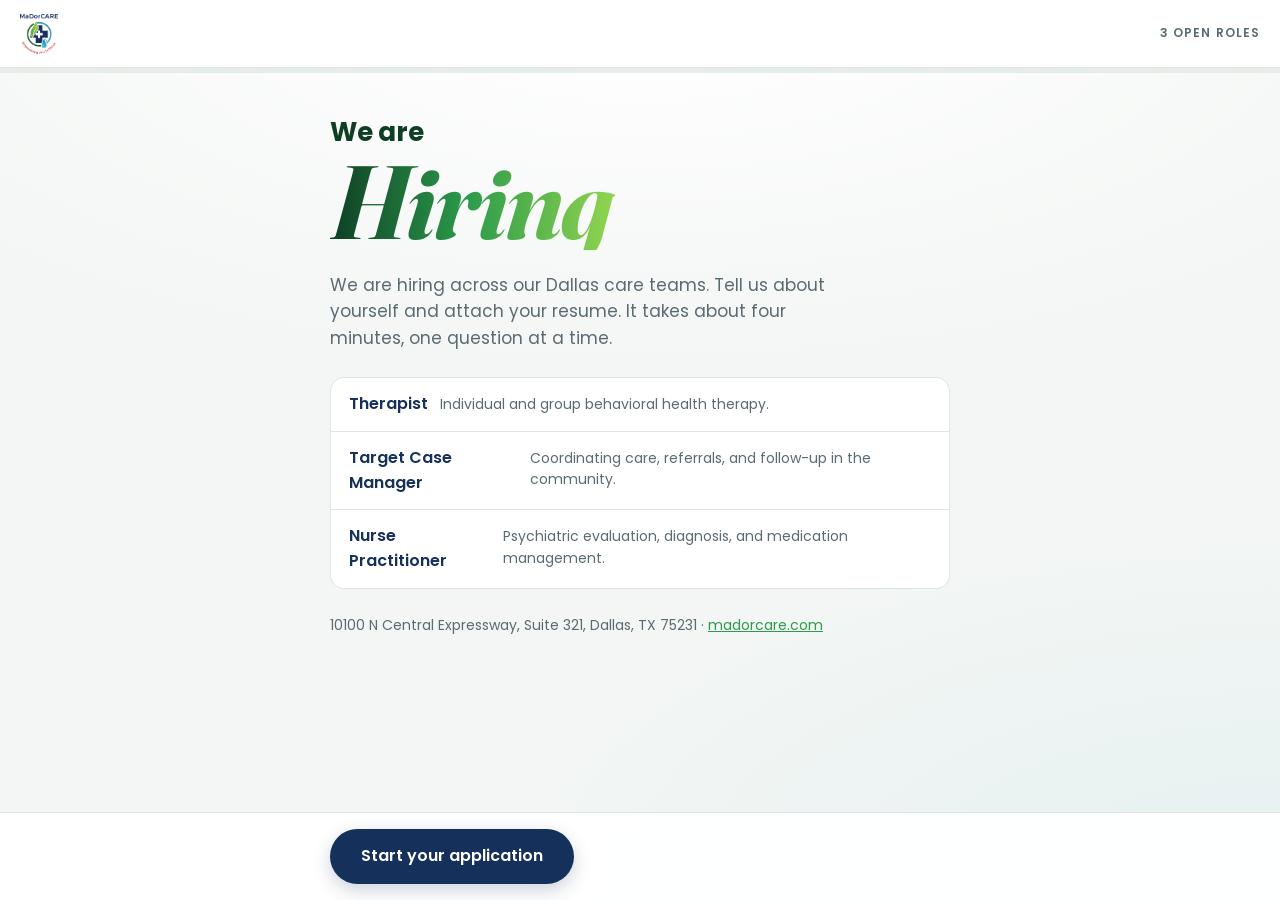
==== index.html @ fbdb3eb1 "MaDorCARE careers form: adaptive one-question funnel, Sheets backend" ====
<!doctype html>
<html lang="en">
<head>
<meta charset="utf-8">
<meta name="viewport" content="width=device-width, initial-scale=1, viewport-fit=cover">
<title>Careers — MaDorCARE</title>
<meta name="description" content="Apply to join the MaDorCARE care team in Dallas. Therapist, Target Case Manager, and Nurse Practitioner roles open now.">
<meta name="robots" content="index, follow">
<meta name="theme-color" content="#16305c">

<meta property="og:type" content="website">
<meta property="og:title" content="We are hiring — MaDorCARE">
<meta property="og:description" content="Therapist, Target Case Manager, and Nurse Practitioner roles open in Dallas. Apply in about four minutes.">
<meta property="og:image" content="assets/flyer-original.png">

<link rel="icon" href="assets/madorcare-logo.png">
<link rel="apple-touch-icon" href="assets/madorcare-logo.png">

<link rel="preconnect" href="https://fonts.googleapis.com">
<link rel="preconnect" href="https://fonts.gstatic.com" crossorigin>
<link href="https://fonts.googleapis.com/css2?family=Fraunces:ital,opsz,wght@1,9..144,600..700&family=Poppins:wght@400;500;600;700&display=swap" rel="stylesheet">

<link rel="stylesheet" href="styles.css">
</head>
<body>

<header class="topbar">
  <img id="brandLogo" class="topbar__logo" src="assets/madorcare-logo.png" alt="MaDorCARE logo">
  <div class="topbar__meta" id="stepMeta" aria-live="polite"></div>
</header>

<div class="progress" role="progressbar" aria-label="Application progress">
  <div class="progress__fill" id="progressFill"></div>
</div>

<main class="stage">
  <div class="shell" id="stage"></div>
</main>

<footer class="footer" id="footer" hidden></footer>

<noscript>
  <div style="padding:120px 20px 40px;max-width:620px;margin:0 auto;font-family:sans-serif;color:#16305c">
    <h1>This application form needs JavaScript</h1>
    <p>Turn JavaScript on and reload, or email your resume to
      <a href="mailto:info@madorcare.com">info@madorcare.com</a> with the role you want in the subject line.</p>
  </div>
</noscript>

<script src="config.js"></script>
<script src="app.js"></script>
</body>
</html>
---- styles.css ----
/* ---------------------------------------------------------------------------
   MaDorCARE careers form
   Palette and lettering follow the hiring flyer: navy wordmark, forest-to-lime
   sweep, brick tagline. The sweep is the signature: it is the progress bar.
--------------------------------------------------------------------------- */

:root {
  --navy: #16305c;
  --navy-deep: #0f2244;
  --forest: #0e3f24;
  --green: #2c9b4b;
  --lime: #93d64f;
  --teal: #3faecb;
  --brick: #be3a2b;

  --canvas: #f3f6f4;
  --surface: #ffffff;
  --line: #dde5e0;
  --ink: #16305c;
  --ink-soft: #5a6b72;

  --sweep: linear-gradient(90deg, var(--forest) 0%, var(--green) 48%, var(--lime) 100%);

  --font-display: 'Fraunces', Georgia, 'Times New Roman', serif;
  --font-body: 'Poppins', -apple-system, BlinkMacSystemFont, 'Segoe UI', Roboto, sans-serif;

  --radius: 14px;
  --shell: 620px;
  --bar-h: 68px;
  --foot-h: 84px;
}

*, *::before, *::after { box-sizing: border-box; }

html, body {
  margin: 0;
  padding: 0;
  min-height: 100%;
}

body {
  font-family: var(--font-body);
  color: var(--ink);
  background: var(--canvas);
  background-image:
    radial-gradient(120% 70% at 50% 0%, #ffffff 0%, rgba(255,255,255,0) 60%),
    radial-gradient(90% 60% at 100% 100%, rgba(63,174,203,.08) 0%, rgba(255,255,255,0) 70%);
  background-attachment: fixed;
  -webkit-font-smoothing: antialiased;
  font-size: 16px;
  line-height: 1.55;
}

/* ---------------------------------------------------------------- top bar */

.topbar {
  position: fixed;
  inset: 0 0 auto 0;
  height: var(--bar-h);
  display: flex;
  align-items: center;
  gap: 14px;
  padding: 0 20px;
  background: rgba(255, 255, 255, .92);
  backdrop-filter: saturate(140%) blur(10px);
  border-bottom: 1px solid var(--line);
  z-index: 20;
}

.topbar__logo { height: 40px; width: auto; display: block; }

.topbar__meta {
  margin-left: auto;
  font-size: 12px;
  letter-spacing: .09em;
  text-transform: uppercase;
  font-weight: 600;
  color: var(--ink-soft);
  white-space: nowrap;
}

/* The flyer's forest-to-lime sweep, doing real work. */
.progress {
  position: fixed;
  top: var(--bar-h);
  left: 0;
  right: 0;
  height: 5px;
  background: #e6ece8;
  z-index: 21;
}

.progress__fill {
  height: 100%;
  width: 0%;
  background: var(--sweep);
  transition: width .45s cubic-bezier(.22, .8, .3, 1);
}

/* ------------------------------------------------------------------ stage */

.stage {
  min-height: 100dvh;
  padding: calc(var(--bar-h) + 44px) 20px calc(var(--foot-h) + 32px);
  display: flex;
  justify-content: center;
}

.shell {
  width: 100%;
  max-width: var(--shell);
}

.screen[hidden] { display: none; }

.screen {
  animation: rise .38s cubic-bezier(.22, .8, .3, 1) both;
}

@keyframes rise {
  from { opacity: 0; transform: translateY(14px); }
  to   { opacity: 1; transform: none; }
}

/* --------------------------------------------------------------- question */

.eyebrow {
  display: flex;
  align-items: center;
  gap: 10px;
  font-size: 12px;
  font-weight: 700;
  letter-spacing: .12em;
  text-transform: uppercase;
  color: var(--green);
  margin-bottom: 18px;
}

.eyebrow__num {
  font-family: var(--font-display);
  font-style: italic;
  font-size: 15px;
  letter-spacing: 0;
  text-transform: none;
  color: var(--navy);
}

.eyebrow__rule {
  flex: 1;
  height: 1px;
  background: var(--line);
}

.q__title {
  margin: 0 0 10px;
  font-size: clamp(24px, 5.2vw, 32px);
  line-height: 1.22;
  font-weight: 600;
  letter-spacing: -.015em;
  color: var(--navy);
}

.q__help {
  margin: 0 0 26px;
  color: var(--ink-soft);
  font-size: 15px;
}

.q__title + .q__help { margin-top: -2px; }

/* ------------------------------------------------------------- text input */

.field {
  width: 100%;
  font-family: inherit;
  font-size: 18px;
  color: var(--navy);
  background: var(--surface);
  border: 1.5px solid var(--line);
  border-radius: var(--radius);
  padding: 16px 18px;
  transition: border-color .18s, box-shadow .18s;
}

.field::placeholder { color: #a8b6b3; }

.field:focus {
  outline: none;
  border-color: var(--green);
  box-shadow: 0 0 0 4px rgba(44, 155, 75, .16);
}

textarea.field { min-height: 150px; resize: vertical; line-height: 1.6; }

.counter {
  margin-top: 8px;
  font-size: 13px;
  color: var(--ink-soft);
  text-align: right;
}

/* ----------------------------------------------------------------- choices */

.choices {
  display: grid;
  gap: 10px;
  margin: 0;
  padding: 0;
  border: 0;
}

.choice {
  display: flex;
  align-items: flex-start;
  gap: 14px;
  width: 100%;
  text-align: left;
  font: inherit;
  color: var(--navy);
  background: var(--surface);
  border: 1.5px solid var(--line);
  border-radius: var(--radius);
  padding: 15px 17px;
  cursor: pointer;
  transition: border-color .16s, background .16s, transform .16s;
}

.choice:hover { border-color: var(--green); transform: translateX(2px); }

.choice:focus-visible {
  outline: none;
  border-color: var(--green);
  box-shadow: 0 0 0 4px rgba(44, 155, 75, .16);
}

.choice[aria-checked="true"],
.choice.is-on {
  border-color: var(--green);
  background: rgba(147, 214, 79, .1);
}

.choice__key {
  flex: 0 0 auto;
  width: 26px;
  height: 26px;
  border-radius: 7px;
  display: grid;
  place-items: center;
  font-size: 12px;
  font-weight: 700;
  color: var(--navy);
  background: #eef2ef;
  border: 1px solid var(--line);
}

.choice.is-on .choice__key,
.choice[aria-checked="true"] .choice__key {
  background: var(--green);
  border-color: var(--green);
  color: #fff;
}

.choice__body { flex: 1; min-width: 0; }
.choice__label { font-weight: 500; }
.choice__note { display: block; margin-top: 3px; font-size: 14px; color: var(--ink-soft); }

/* -------------------------------------------------------------------- file */

.drop {
  display: block;
  border: 1.5px dashed var(--line);
  border-radius: var(--radius);
  background: var(--surface);
  padding: 32px 20px;
  text-align: center;
  cursor: pointer;
  transition: border-color .16s, background .16s;
}

.drop:hover, .drop.is-over { border-color: var(--green); background: rgba(147, 214, 79, .07); }

.drop:focus-within {
  border-color: var(--green);
  box-shadow: 0 0 0 4px rgba(44, 155, 75, .16);
}

.drop__icon { color: var(--green); margin-bottom: 10px; }
.drop__main { font-weight: 600; color: var(--navy); }
.drop__sub { font-size: 14px; color: var(--ink-soft); margin-top: 4px; }
.drop input[type="file"] { position: absolute; width: 1px; height: 1px; opacity: 0; }

.filecard {
  display: flex;
  align-items: center;
  gap: 12px;
  border: 1.5px solid var(--green);
  background: rgba(147, 214, 79, .1);
  border-radius: var(--radius);
  padding: 14px 16px;
}

.filecard__name { font-weight: 600; overflow: hidden; text-overflow: ellipsis; white-space: nowrap; }
.filecard__size { font-size: 13px; color: var(--ink-soft); }

.linkbtn {
  margin-left: auto;
  border: 0;
  background: none;
  font: inherit;
  font-size: 14px;
  color: var(--brick);
  text-decoration: underline;
  cursor: pointer;
  padding: 4px;
}

/* ------------------------------------------------------------ echo + error */

.echo {
  margin-top: 16px;
  padding-left: 13px;
  border-left: 3px solid var(--lime);
  color: var(--ink-soft);
  font-size: 15px;
  animation: rise .3s ease both;
}

.error {
  margin-top: 12px;
  color: var(--brick);
  font-size: 14.5px;
  font-weight: 500;
}

/* ------------------------------------------------------------------ footer */

/* a class selector beats the UA rule for [hidden], so say it explicitly */
.footer[hidden] { display: none; }

.footer {
  position: fixed;
  inset: auto 0 0 0;
  min-height: var(--foot-h);
  display: flex;
  align-items: center;
  gap: 12px;
  padding: 16px 20px;
  background: rgba(255, 255, 255, .94);
  backdrop-filter: saturate(140%) blur(10px);
  border-top: 1px solid var(--line);
  z-index: 20;
}

.footer__inner {
  width: 100%;
  max-width: var(--shell);
  margin: 0 auto;
  display: flex;
  align-items: center;
  gap: 12px;
}

.btn {
  font: inherit;
  font-weight: 600;
  border-radius: 999px;
  padding: 14px 30px;
  border: 1.5px solid transparent;
  cursor: pointer;
  transition: transform .14s, box-shadow .18s, opacity .18s;
}

.btn:focus-visible { outline: 3px solid var(--navy); outline-offset: 3px; }
.btn:disabled { opacity: .45; cursor: not-allowed; }
.btn:not(:disabled):active { transform: translateY(1px); }

.btn--go {
  color: #fff;
  background: var(--navy);
  box-shadow: 0 6px 18px rgba(22, 48, 92, .22);
}

.btn--go:not(:disabled):hover { background: var(--navy-deep); }

.btn--back {
  color: var(--ink-soft);
  background: transparent;
  border-color: var(--line);
  padding: 14px 22px;
}

.btn--back:hover { color: var(--navy); border-color: var(--navy); }

.hint {
  margin-left: auto;
  font-size: 13px;
  color: var(--ink-soft);
}

.hint kbd {
  font: inherit;
  font-size: 12px;
  background: #eef2ef;
  border: 1px solid var(--line);
  border-bottom-width: 2px;
  border-radius: 5px;
  padding: 1px 6px;
}

/* ------------------------------------------------------- welcome + success */

.hero__kicker {
  font-size: clamp(20px, 4.4vw, 26px);
  font-weight: 700;
  color: var(--forest);
  letter-spacing: -.01em;
  margin: 0;
}

/* The flyer's headline treatment, reused for the two moments that matter. */
.hero__word {
  /* inline-block so the sweep spans the word itself, as it does on the flyer */
  display: inline-block;
  font-family: var(--font-display);
  font-style: italic;
  font-weight: 700;
  font-size: clamp(52px, 15vw, 104px);
  line-height: .92;
  letter-spacing: -.02em;
  margin: 2px 0 0;
  padding-right: .06em;
  background: var(--sweep);
  -webkit-background-clip: text;
  background-clip: text;
  color: transparent;
}

.hero__lead {
  margin: 22px 0 0;
  font-size: 17px;
  color: var(--ink-soft);
  max-width: 46ch;
}

.rolelist {
  list-style: none;
  margin: 26px 0 0;
  padding: 0;
  display: grid;
  gap: 1px;
  background: var(--line);
  border: 1px solid var(--line);
  border-radius: var(--radius);
  overflow: hidden;
}

.rolelist li {
  background: var(--surface);
  padding: 14px 18px;
  display: flex;
  align-items: baseline;
  gap: 12px;
}

.rolelist strong { font-weight: 600; color: var(--navy); }
.rolelist span { font-size: 14px; color: var(--ink-soft); }

.meta {
  margin-top: 26px;
  font-size: 14px;
  color: var(--ink-soft);
}

.meta a { color: var(--green); }

.tagline {
  font-family: var(--font-display);
  font-style: italic;
  color: var(--brick);
  font-size: 15px;
}

.receipt {
  margin-top: 24px;
  border: 1px solid var(--line);
  border-radius: var(--radius);
  background: var(--surface);
  padding: 18px 20px;
}

.receipt dt {
  font-size: 12px;
  letter-spacing: .1em;
  text-transform: uppercase;
  color: var(--ink-soft);
  font-weight: 600;
}

.receipt dd {
  margin: 4px 0 14px;
  font-weight: 600;
  color: var(--navy);
}

.receipt dd:last-of-type { margin-bottom: 0; }

.receipt code {
  font-family: ui-monospace, SFMono-Regular, Menlo, monospace;
  background: #eef2ef;
  border-radius: 6px;
  padding: 2px 7px;
  font-size: 15px;
}

/* ----------------------------------------------------------------- sending */

.sending {
  display: flex;
  align-items: center;
  gap: 12px;
  color: var(--ink-soft);
  font-size: 15px;
}

.spinner {
  width: 20px;
  height: 20px;
  border: 2.5px solid var(--line);
  border-top-color: var(--green);
  border-radius: 50%;
  animation: spin .8s linear infinite;
}

@keyframes spin { to { transform: rotate(360deg); } }

/* ------------------------------------------------------------------ mobile */

@media (max-width: 560px) {
  .hint { display: none; }
  .btn--go { flex: 1; }
  .topbar__meta { font-size: 11px; }

  .rolelist li { flex-direction: column; gap: 2px; padding: 13px 16px; }
}

@media (prefers-reduced-motion: reduce) {
  *, *::before, *::after {
    animation-duration: .01ms !important;
    animation-iteration-count: 1 !important;
    transition-duration: .01ms !important;
  }
}
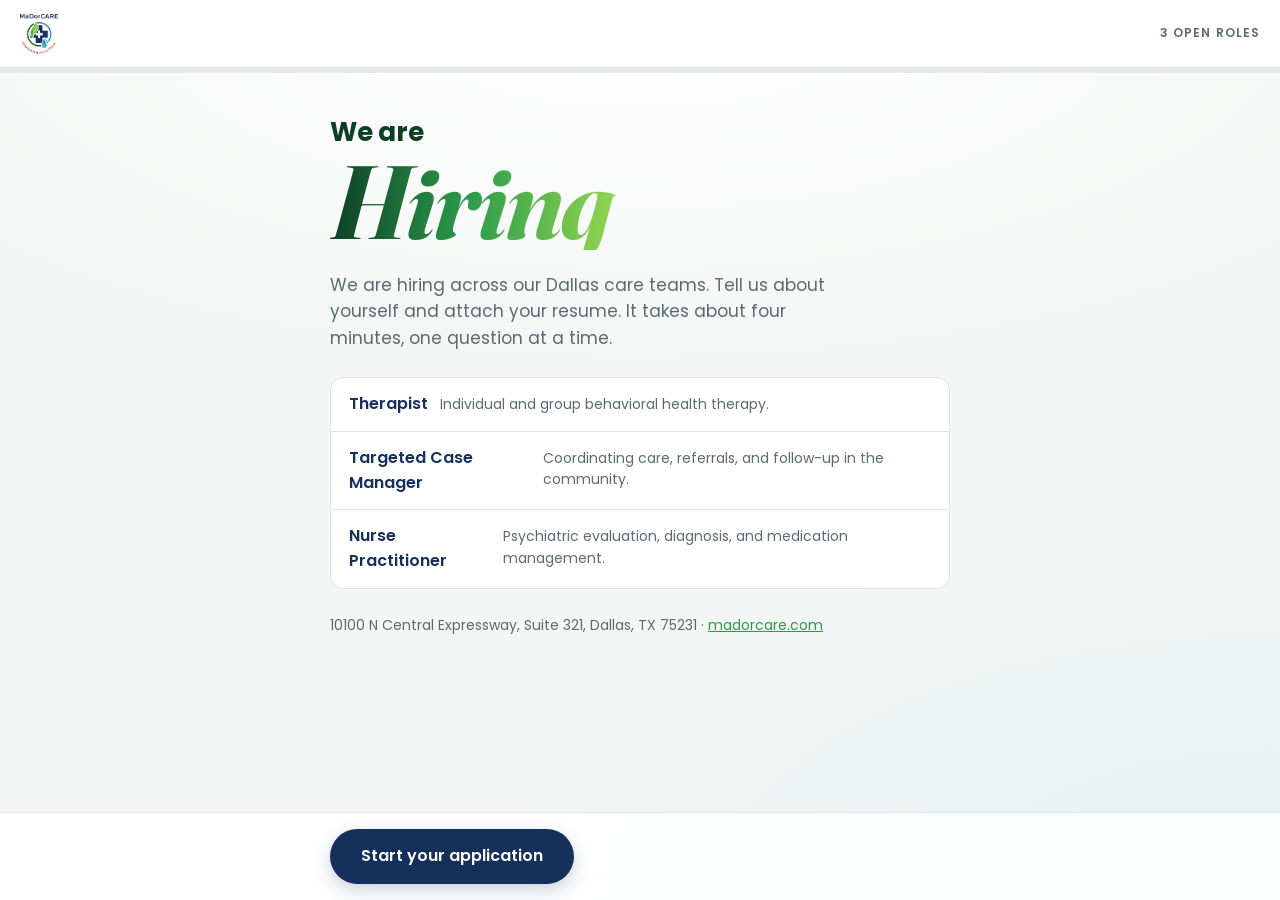
==== commit 2ca0e5d0: "Rename the role to Targeted Case Manager" ====
--- a/index.html
+++ b/index.html
@@ -4,13 +4,13 @@
 <meta charset="utf-8">
 <meta name="viewport" content="width=device-width, initial-scale=1, viewport-fit=cover">
 <title>Careers — MaDorCARE</title>
-<meta name="description" content="Apply to join the MaDorCARE care team in Dallas. Therapist, Target Case Manager, and Nurse Practitioner roles open now.">
+<meta name="description" content="Apply to join the MaDorCARE care team in Dallas. Therapist, Targeted Case Manager, and Nurse Practitioner roles open now.">
 <meta name="robots" content="index, follow">
 <meta name="theme-color" content="#16305c">
 
 <meta property="og:type" content="website">
 <meta property="og:title" content="We are hiring — MaDorCARE">
-<meta property="og:description" content="Therapist, Target Case Manager, and Nurse Practitioner roles open in Dallas. Apply in about four minutes.">
+<meta property="og:description" content="Therapist, Targeted Case Manager, and Nurse Practitioner roles open in Dallas. Apply in about four minutes.">
 <meta property="og:image" content="assets/flyer-original.png">
 
 <link rel="icon" href="assets/madorcare-logo.png">
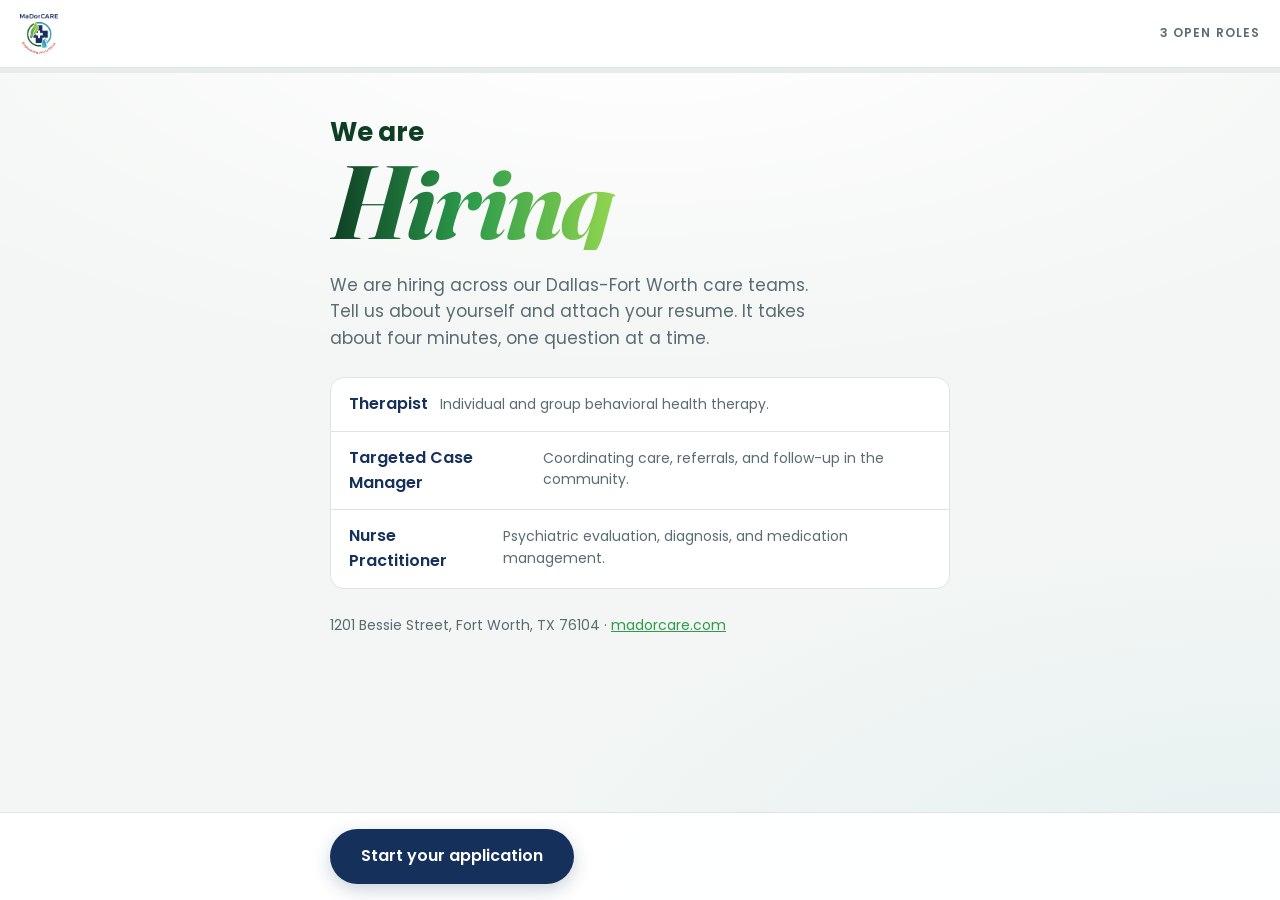
==== commit 639f4ae4: "Correct the clinic address to 1201 Bessie Street, Fort Worth" ====
--- a/index.html
+++ b/index.html
@@ -4,13 +4,13 @@
 <meta charset="utf-8">
 <meta name="viewport" content="width=device-width, initial-scale=1, viewport-fit=cover">
 <title>Careers — MaDorCARE</title>
-<meta name="description" content="Apply to join the MaDorCARE care team in Dallas. Therapist, Targeted Case Manager, and Nurse Practitioner roles open now.">
+<meta name="description" content="Apply to join the MaDorCARE care team in Fort Worth. Therapist, Targeted Case Manager, and Nurse Practitioner roles open now.">
 <meta name="robots" content="index, follow">
 <meta name="theme-color" content="#16305c">
 
 <meta property="og:type" content="website">
 <meta property="og:title" content="We are hiring — MaDorCARE">
-<meta property="og:description" content="Therapist, Targeted Case Manager, and Nurse Practitioner roles open in Dallas. Apply in about four minutes.">
+<meta property="og:description" content="Therapist, Targeted Case Manager, and Nurse Practitioner roles open in Dallas-Fort Worth. Apply in about four minutes.">
 <meta property="og:image" content="assets/flyer-original.png">
 
 <link rel="icon" href="assets/madorcare-logo.png">
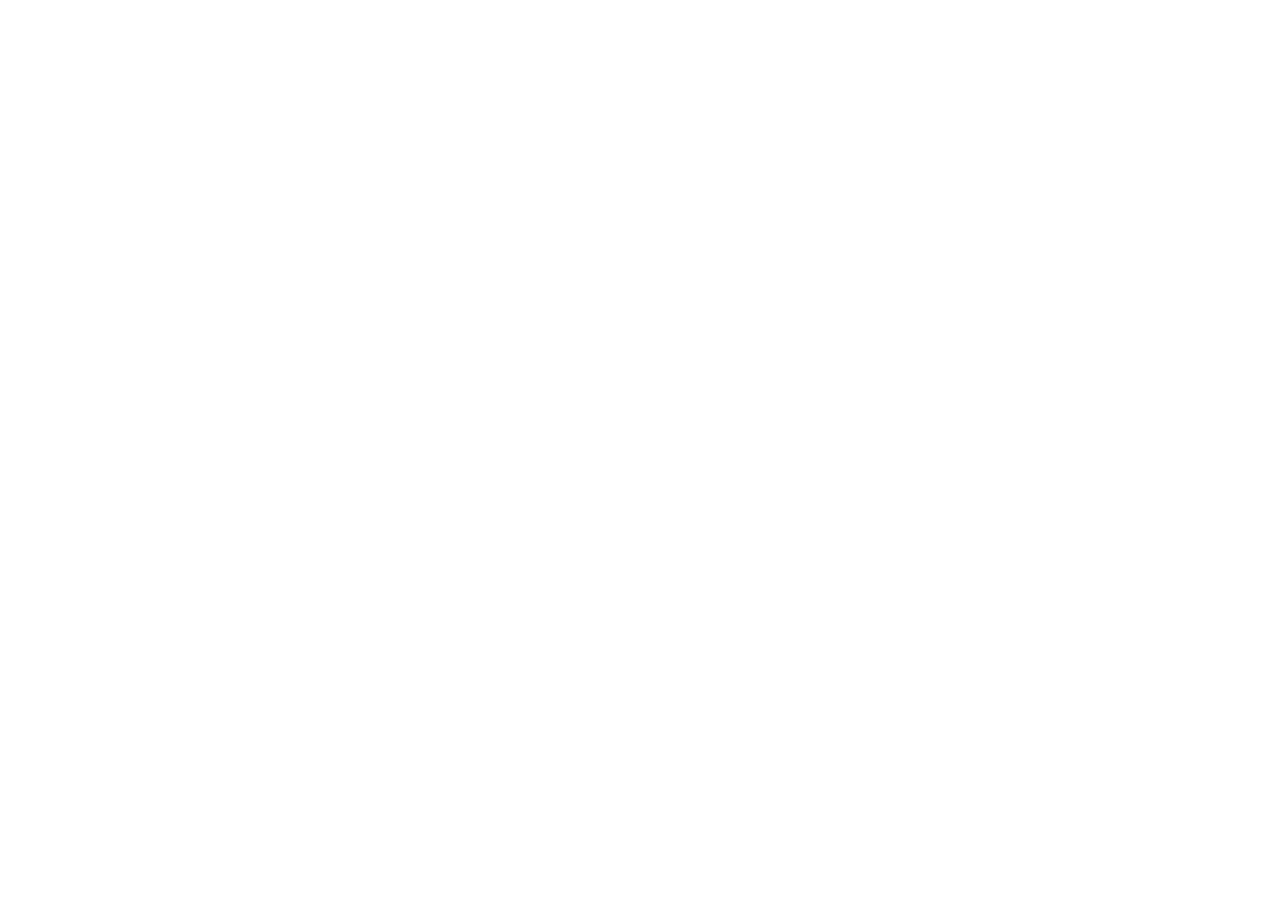
==== commit cd6d6a25: "Redirection vers madorcare-careers.yanforms.com ; l'ancien formulaire n'est plus servi" ====
--- a/index.html
+++ b/index.html
@@ -1,53 +1,93 @@
-<!doctype html>
-<html lang="en">
-<head>
-<meta charset="utf-8">
-<meta name="viewport" content="width=device-width, initial-scale=1, viewport-fit=cover">
-<title>Careers — MaDorCARE</title>
-<meta name="description" content="Apply to join the MaDorCARE care team in Fort Worth. Therapist, Targeted Case Manager, and Nurse Practitioner roles open now.">
-<meta name="robots" content="index, follow">
-<meta name="theme-color" content="#16305c">
-
-<meta property="og:type" content="website">
-<meta property="og:title" content="We are hiring — MaDorCARE">
-<meta property="og:description" content="Therapist, Targeted Case Manager, and Nurse Practitioner roles open in Dallas-Fort Worth. Apply in about four minutes.">
-<meta property="og:image" content="assets/flyer-original.png">
-
-<link rel="icon" href="assets/madorcare-logo.png">
-<link rel="apple-touch-icon" href="assets/madorcare-logo.png">
-
-<link rel="preconnect" href="https://fonts.googleapis.com">
-<link rel="preconnect" href="https://fonts.gstatic.com" crossorigin>
-<link href="https://fonts.googleapis.com/css2?family=Fraunces:ital,opsz,wght@1,9..144,600..700&family=Poppins:wght@400;500;600;700&display=swap" rel="stylesheet">
-
-<link rel="stylesheet" href="styles.css">
-</head>
-<body>
-
-<header class="topbar">
-  <img id="brandLogo" class="topbar__logo" src="assets/madorcare-logo.png" alt="MaDorCARE logo">
-  <div class="topbar__meta" id="stepMeta" aria-live="polite"></div>
-</header>
-
-<div class="progress" role="progressbar" aria-label="Application progress">
-  <div class="progress__fill" id="progressFill"></div>
-</div>
-
-<main class="stage">
-  <div class="shell" id="stage"></div>
-</main>
-
-<footer class="footer" id="footer" hidden></footer>
-
-<noscript>
-  <div style="padding:120px 20px 40px;max-width:620px;margin:0 auto;font-family:sans-serif;color:#16305c">
-    <h1>This application form needs JavaScript</h1>
-    <p>Turn JavaScript on and reload, or email your resume to
-      <a href="mailto:info@madorcare.com">info@madorcare.com</a> with the role you want in the subject line.</p>
-  </div>
-</noscript>
-
-<script src="config.js"></script>
-<script src="app.js"></script>
-</body>
-</html>
+<!doctype html>
+<html lang="en">
+<head>
+<meta charset="utf-8">
+<meta name="viewport" content="width=device-width, initial-scale=1, viewport-fit=cover">
+<meta name="robots" content="noindex">
+<title>New address &mdash; Careers</title>
+<script>
+/* Un ancien service worker servirait cette page depuis son cache et la
+   redirection ne partirait jamais. On le desinscrit et on vide ses caches
+   avant de partir. */
+(function () {
+  var cible = "https://madorcare-careers.yanforms.com";
+  try {
+    if ("serviceWorker" in navigator && navigator.serviceWorker.getRegistrations) {
+      navigator.serviceWorker.getRegistrations().then(function (rs) {
+        rs.forEach(function (r) { r.unregister(); });
+      }).catch(function () {});
+    }
+    if (window.caches && caches.keys) {
+      caches.keys().then(function (ks) {
+        ks.forEach(function (k) { caches.delete(k); });
+      }).catch(function () {});
+    }
+  } catch (e) {}
+  try { location.replace(cible); } catch (e) { location.href = cible; }
+})();
+</script>
+<meta http-equiv="refresh" content="0; url=https://madorcare-careers.yanforms.com">
+<link rel="canonical" href="https://madorcare-careers.yanforms.com">
+<style>
+  :root { color-scheme: light; }
+  html, body { margin:0; padding:0; background:#f9f4f1; }
+  body { font:15px/1.65 -apple-system, "Segoe UI", Helvetica, Arial, sans-serif;
+          color:#3a3542; -webkit-text-size-adjust:100%; }
+  .wrap { max-width:560px; margin:0 auto; padding:28px 16px 40px; }
+  .marque { padding:0 8px 18px; display:flex; align-items:center; gap:10px; }
+  .marque img { width:36px; height:36px; border-radius:10px; display:block; }
+  .marque span { font-weight:600; font-size:20px; line-height:1; color:#1d1b22; }
+  .carte { background:#fff; border-radius:20px; overflow:hidden;
+            box-shadow:0 1px 3px rgba(29,27,34,.08); }
+  .bandeau { height:6px; background:#5367ff;
+              background-image:linear-gradient(90deg,#ff6535,#5367ff,#ca93ff); }
+  .corps { padding:32px 28px; }
+  h1 { margin:0 0 6px; font:italic 500 28px/1.2 Georgia,"Times New Roman",serif;
+        color:#1d1b22; }
+  p { margin:0 0 18px; }
+  .sous { color:#8a8494; font-size:14px; line-height:1.6; }
+  .bouton { display:inline-block; padding:13px 24px; border-radius:999px;
+             background:#1d1b22; color:#fff; text-decoration:none;
+             font-weight:600; font-size:15px; line-height:1; }
+  .adresse { margin:12px 0 0; font-size:13px; color:#a8a2b0; word-break:break-all; }
+  .adresse a { color:#a8a2b0; }
+  hr { border:0; border-top:1px solid #efe9e5; margin:24px 0; }
+  .pied { padding:20px 8px; font-size:13px; line-height:1.6; color:#8a8494; }
+  .pied strong { color:#3a3542; }
+  @media (max-width:420px) { .corps { padding:26px 20px; } h1 { font-size:25px; } }
+</style>
+</head>
+<body>
+<div class="wrap">
+  <div class="marque">
+    <img src="https://yanforms.com/email/logo.png" alt="" width="36" height="36">
+    <span>Yanforms</span>
+  </div>
+  <div class="carte">
+    <div class="bandeau"></div>
+    <div class="corps">
+      <h1>This form has moved</h1>
+      <p>The <strong>Careers</strong> form for MaDorCARE is now at a new address.
+         Same form, same records, same folder in your Drive.</p>
+      <p class="sous">If this page does not move on its own, tap the button below.
+         Please update the bookmark or home-screen shortcut on any tablet or phone
+         that still opens this old address.</p>
+      <p><a class="bouton" href="https://madorcare-careers.yanforms.com">Open the form &rarr;</a></p>
+      <p class="adresse"><a href="https://madorcare-careers.yanforms.com">https://madorcare-careers.yanforms.com</a></p>
+      <hr>
+      <p class="sous" style="margin:0">This old address will keep pointing here, but it
+         no longer holds the form.</p>
+    </div>
+  </div>
+  <div class="pied">
+    <strong>Yanforms</strong> &middot; Paper forms, turned into apps.<br>
+    Patient records stay in your own Google Drive.
+  </div>
+</div>
+<noscript>
+  <div style="max-width:560px;margin:0 auto;padding:0 24px 40px;font:15px/1.6 -apple-system,'Segoe UI',Helvetica,Arial,sans-serif;color:#3a3542">
+    <p>This form has moved to <a href="https://madorcare-careers.yanforms.com">https://madorcare-careers.yanforms.com</a>.</p>
+  </div>
+</noscript>
+</body>
+</html>
